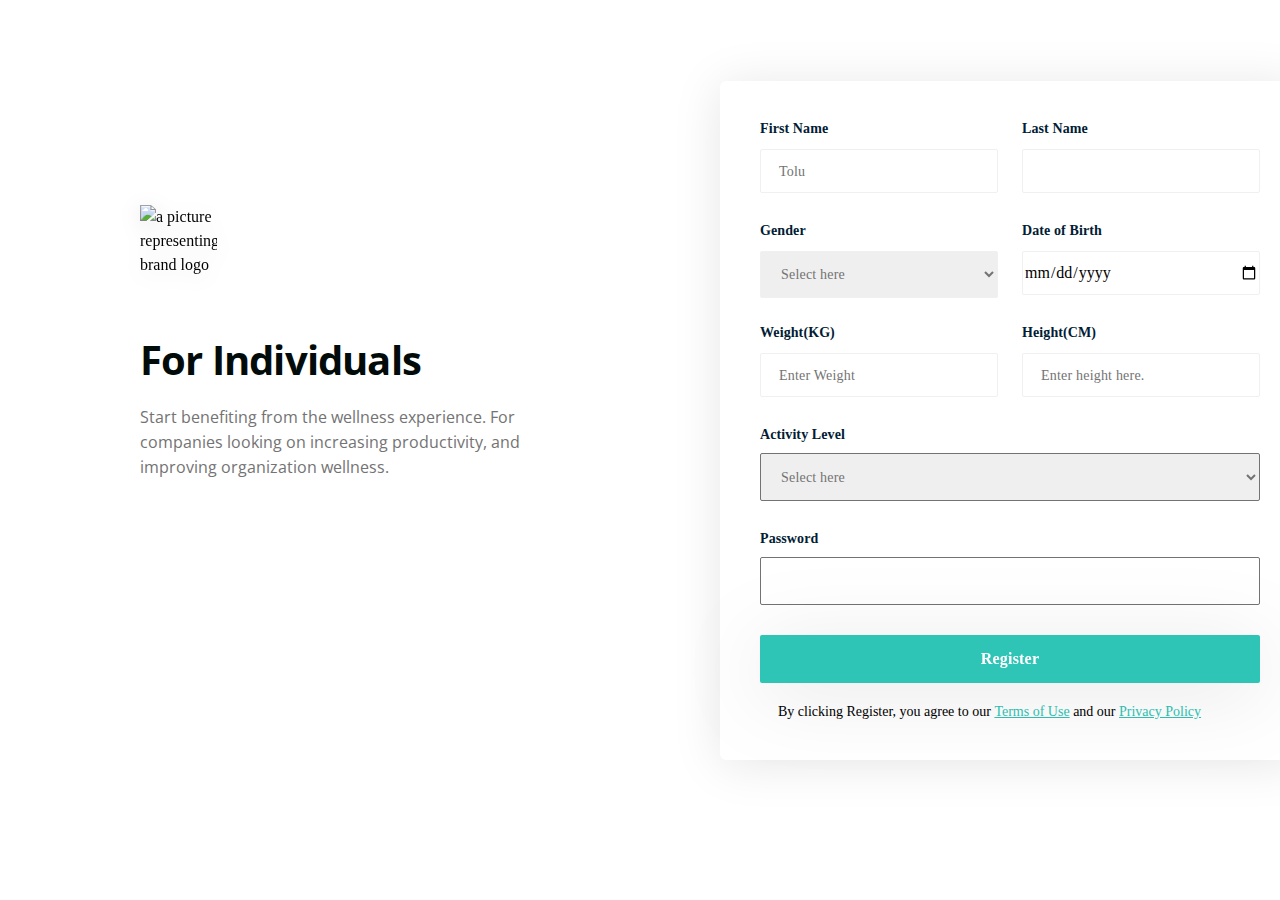
==== index.html @ c50c10a6 "Add files via upload" ====
<!DOCTYPE html>
<html lang="en">
  <head>
    <meta charset="UTF-8" />
    <meta name="viewport" content="width=device-width, initial-scale=1.0" />
    <meta
      name="description"
      content="A static page with Just HTML an CSS to put into test what I have learnt at Altschool Africa for the past 3months."
    />
    <link rel="stylesheet" href="index.css" />
    <link rel="preconnect" href="https://fonts.googleapis.com" />
    <link rel="preconnect" href="https://fonts.gstatic.com" crossorigin />
    <link
      href="https://fonts.googleapis.com/css2?family=Lato:wght@400;700&family=Open+Sans:wght@400;700&display=swap"
      rel="stylesheet"
    />
    <link
      rel="stylesheet"
      href="./Assets/font-awesome-4.7.0/css/font-awesome.min.css"
    />
    <title>Document</title>
  </head>
  <body>
    <section class="container">
      <main class="top">
        <div>
          <img
            src="./Assets/images/Logo.png"
            alt="a picture representing brand logo"
          />
        </div>
        <h2>For Individuals</h2>
        <p></p>
      </main>
      <section class="side">
        <form action="./submit.html" method="get">
          <div class="fullform">
            <div class="left">
              <div class="formrow">
                <label for="firstname">First Name</label>
                <input
                  type="text"
                  name="firstname"
                  id="firstname"
                  placeholder="Tolu"
                  required
                />
              </div>
              <div class="formrow">
                <label for="gender">Gender</label>
                <select name="gender" id="gender" required>
                  <option value="" disabled selected>Select here</option>
                  <option value="male">MAle</option>
                  <option value="female">Female</option>
                </select>
              </div>
              <div class="formrow">
                <label for="weight">Weight(KG)</label>
                <input
                  type="text"
                  name="weight"
                  id="weight"
                  placeholder="Enter Weight"
                  required
                />
              </div>
            </div>
            <div class="right">
              <div class="formrow">
                <label for="lastname">Last Name</label>
                <input type="text" name="lastname" id="lastname" required />
              </div>
              <div class="formrow">
                <label for="dateofbirth">Date of Birth</label>
                <input
                  type="date"
                  name="dateofbirth"
                  placeholder="Enter here"
                  required
                />
              </div>
              <div class="formrow">
                <label for="height">Height(CM)</label>
                <input
                  type="text"
                  name="height"
                  id="height"
                  placeholder="Enter height here."
                  required
                />
              </div>
            </div>
          </div>
          <div class="authenticate">
            <div class="activate">
              <label for="activity">Activity Level</label>
              <select name="activity" id="activity" required>
                <option value="" disabled selected>Select here</option>
                <option value="active">Active</option>
                <option value="weak">Weak</option>
              </select>
            </div>
            <div class="password">
              <label for="password">Password</label>
              <input type="password" name="password" id="password" required />
              <i class="fa fa-eye" aria-hidden="true"></i>
            </div>
            <div class="submit">
              <input type="submit" id="submit" name="submit" value="Register" />
            </div>
          </div>
          <div class="termsofuse">
            <p>
              By clicking Register, you agree to our
              <a href="">Terms of Use</a> and our <a href="">Privacy Policy</a>
            </p>
          </div>
        </form>
      </section>
    </section>
  </body>
</html>
---- index.css ----
/*
  1. Use a more-intuitive box-sizing model.
*/
*,
*::before,
*::after {
  box-sizing: border-box;
}
/*
  2. Remove default margin
*/
* {
  margin: 0;
}
/*
  Typographic tweaks!
  3. Add accessible line-height
  4. Improve text rendering
*/
body {
  line-height: 1.5;
  -webkit-font-smoothing: antialiased;
}
/*
  5. Improve media defaults
*/
img,
picture,
video,
canvas,
svg {
  display: block;
  max-width: 100%;
}
/*
  6. Remove built-in form typography styles
*/
input,
button,
textarea,
select {
  font: inherit;
}
/*
  7. Avoid text overflows
*/
p,
h1,
h2,
h3,
h4,
h5,
h6 {
  overflow-wrap: break-word;
}
/*
  8. Create a root stacking context
*/
body {
  background-color: #fff;
  margin: 0;
  padding: 0;
  width: 100vw;
}
#root,
#__next {
  isolation: isolate;
}
img {
  width: 77.333px;
  height: 80px;
  flex-shrink: 0;
  padding: 0;
  filter: drop-shadow(0px 4px 10px rgba(0, 0, 0, 0.1));
}
.container {
  display: flex;
  background-color: #fff;
  width: 100%;
}
.top {
  max-width: 460px;
  min-height: 275px;
  flex-shrink: 0;
  margin-inline-start: 140px;
  margin-block-start: 205px;
  > h2 {
    color: #000b0a;
    font-family: "Open Sans", sans-serif;
    font-size: 40px;
    font-style: normal;
    font-weight: 700;
    line-height: 50px;
    letter-spacing: -0.8px;
    margin-block-start: 50px;
    + p {
      color: #737373;
      font-family: "Open Sans", sans-serif;
      font-size: 16px;
      font-style: normal;
      font-weight: 400;
      line-height: 25px;
      margin-block-start: 20px;
    }
  }
}
.top p::before {
  content: "Start benefiting from the wellness experience. For companies looking on increasing productivity, and improving organization wellness.";
}

.side {
  margin-inline-start: 120px;
  margin-block-start: 81px;
  margin-inline-end: 140px;
  margin-block-end: 80px;
  width: 580px;
  height: 679px;
  flex-shrink: 0;
  border-radius: 6px;
  background: #fff;
  box-shadow: 0px 4px 50px 0px rgba(4, 8, 19, 0.1);
  display: flex;
}
.left {
  margin-inline-end: 24px;
}
.formrow {
  display: flex;
  flex-direction: column;
  width: 238px;
  height: 72px;
  margin-block-end: 30px;
  > select {
    width: 238px;
  }
}
.formrow input,
.formrow select {
  height: 48px;
  border-radius: 2px;
  border: 1px solid #f0f0f0;
}
.formrow label {
  width: 159px;
  margin-block-end: 10px;
  color: #011c34;
  font-family: Sofia Pro;
  font-size: 14px;
  font-style: normal;
  font-weight: 600;
  line-height: normal;
  letter-spacing: 0.1px;
  padding: 0px 79px 2px 0px;
}

.formrow > input::placeholder,
select {
  width: 170px;
  height: 20px;
  padding-block: 14px;
  padding-inline-start: 16px;
  padding-inline-end: 52px;
  color: #737373;
  font-family: Sofia Pro;
  font-size: 14px;
  font-style: normal;
  font-weight: 300;
  line-height: 20px;
  letter-spacing: 0.2px;
}

.fullform {
  display: flex;
  justify-content: space-between;
  width: 100%;
}
.activate,
.password {
  display: flex;
  flex-direction: column;
}
.authenticate {
  display: flex;
  flex-direction: column;
  justify-content: flex-end;
}

form {
  display: flex;
  flex-direction: column;
  margin-inline-start: 40px;
  margin-block-start: 40px;
}
.password {
  position: relative;
}
.fa-eye {
  position: absolute;
  top: 30x;
  right: 16px;
  bottom: 16px;
  width: 16px;
  height: 16px;
}
.password {
  margin-block-start: 30px;
}
.authenticate label {
  color: #011c34;
  font-family: Sofia Pro;
  font-size: 14px;
  font-style: normal;
  font-weight: 600;
  line-height: normal;
  letter-spacing: 0.1px;
  width: 500px;
  height: 16px;
  padding-inline-end: 167px;
  padding-block-end: 2px;
}
.activate > select,
.password > input {
  width: 500px;
  height: 48px;
  flex-shrink: 0;
  margin-block-start: 10px;
  border-radius: 2px;
  border: 1px solid;
  border-color: #737373;
}
.submit {
  margin-block-start: 30px;
}
input[type="submit"] {
  border: 1px;
  width: 500px;
  height: 48px;
  flex-shrink: 0;
  background-color: #2ec4b6;
  border-radius: 2px;
  filter: drop-shadow(0px 10px 40px rgba(0, 0, 0, 0.1));
}
input[value="Register"] {
  color: #fff;
  text-align: center;
  font-family: Sofia Pro;
  font-size: 16px;
  font-style: normal;
  font-weight: 600;
  line-height: normal;
  letter-spacing: 0.2px;
}
.termsofuse {
  width: 463px;
  height: 25px;
  margin-inline-start: 18px;
  margin-inline-end: 19px;
  margin-block-start: 16px;
  margin-block-end: 40px;
  color: #000;
  font-family: Sofia Pro;
  font-size: 14px;
  font-style: normal;
  font-weight: 400;
  line-height: 25px; /* 178.571% */
}
.termsofuse > p a {
  color: var(--cl-green, #2ec4b6);
  font-family: Sofia Pro;
  font-size: 14px;
  font-style: normal;
  font-weight: 500;
  line-height: 25px;
  text-decoration-line: underline;
}
input[type]:focus,
select:focus {
  border: 1px solid rgba(46, 196, 182, 1);
  transition: border-color 0.3s;
  outline: none; /*Removes the default settings on the focus state of the input border*/
}

/* lower screen sizes */
@media (max-width: 580px) {
  body {
    font-size: 14px;
    max-width: 375px;
    max-height: 1294px;
  }
  img {
    width: 38.667px;
    height: 40px;
    margin-block-start: 74px;
  }
  .top p::before {
    content: "Inspiring wholesome harmony for the mind, body and spirit, for everyone, everywhere.";
  }

  .top {
    width: 327px;
    margin-inline: 24px;
    margin-block-start: 74px;
    h2 {
      width: 327px;
      height: 30px;
      margin-block-end: 12px;
      + p {
        font-size: 16px;
        font-style: normal;
        font-weight: 300;
        line-height: 25px;
      }
    }
  }

  .container {
    display: flex;
    flex-direction: column;
    width: 100;
  }
  .side {
    height: 944px;
    width: 375px;
    border-radius: 6px;
    background: #fff;
    box-shadow: 0px 4px 50px 0px rgba(4, 8, 19, 0.1);
    margin-inline: 24px;
    margin-block-start: 40px;
  }
  input,
  .formrow select,
  .activate select,
  .password input,
  .submit input {
    width: 295px;
    height: 48px;
  }
  .fullform {
    display: flex;
    flex-direction: column;
    width: 100%;
    height: 100%;
  }
  form {
    width: 327px;
    height: 870px;
  }
  .fa-eye {
    right: 40px;
  }
  .submit {
    margin-block-start: 30px;
  }
  .termsofuse {
    width: 316px;
    height: 50px;
    text-align: center;
    font-size: 14px;
    font-style: normal;
    font-weight: 400;
    line-height: 25px;
    margin-inline-start: 6px;
    margin-inline-end: 5px;
    margin-block-start: 65px;
    padding-block-start: 10px;
    padding-inline-end: 11px;
  }
}
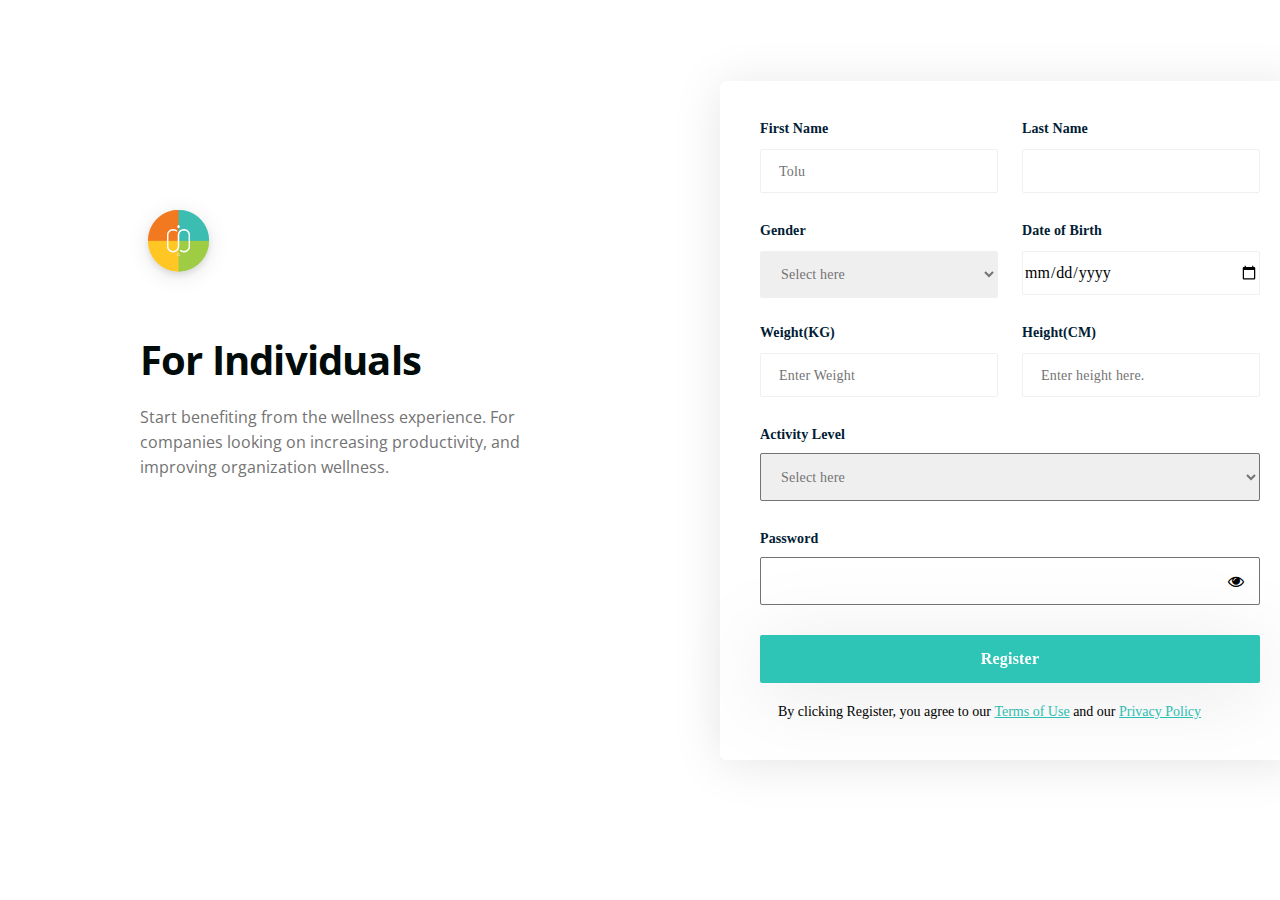
==== commit 14c72c81: "Update index.html" ====
--- a/index.html
+++ b/index.html
@@ -50,7 +50,7 @@
                 <label for="gender">Gender</label>
                 <select name="gender" id="gender" required>
                   <option value="" disabled selected>Select here</option>
-                  <option value="male">MAle</option>
+                  <option value="male">Male</option>
                   <option value="female">Female</option>
                 </select>
               </div>
